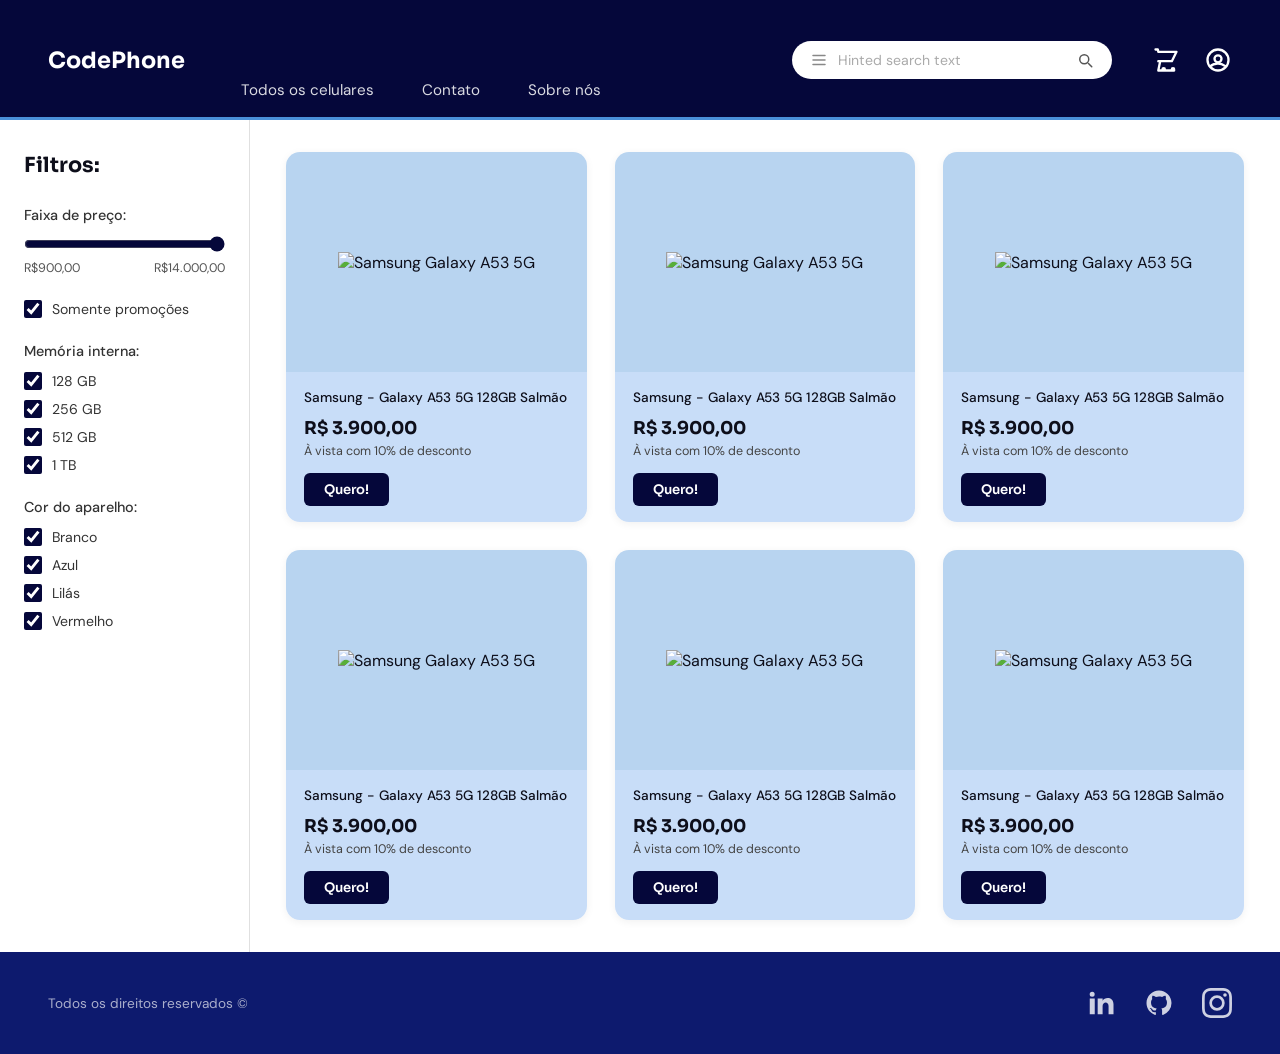
==== busca.html @ e55c3688 "adicionando os arquivos" ====
<!DOCTYPE html>
<html lang="pt-BR">
<head>
  <meta charset="UTF-8" />
  <meta name="viewport" content="width=device-width, initial-scale=1.0"/>
  <title>CodePhone - Busca</title>
  <link href="https://fonts.googleapis.com/css2?family=Sora:wght@300;400;600;700;800&family=DM+Sans:wght@300;400;500&display=swap" rel="stylesheet"/>
  <link rel="stylesheet" href="busca.css"/>
</head>
<body>

  <!-- ══ NAVBAR ══ -->
  <header class="navbar">
    <a href="inicio.html" class="logo">CodePhone</a>

    <nav class="nav-links">
      <a href="gradePorduto.html">Todos os celulares</a>
      <a href="paginaContato.html">Contato</a>
      <a href="sobre.html">Sobre nós</a>
    </nav>

    <!-- Barra de pesquisa -->
    <div class="search-bar">
      <svg xmlns="http://www.w3.org/2000/svg" fill="none" viewBox="0 0 24 24" stroke="#888" stroke-width="2">
        <path stroke-linecap="round" stroke-linejoin="round" d="M4 6h16M4 12h16M4 18h16"/>
      </svg>
      <input type="text" placeholder="Hinted search text"/>
      <button class="search-icon-right" aria-label="Buscar">
        <svg xmlns="http://www.w3.org/2000/svg" fill="none" viewBox="0 0 24 24" stroke="#555" stroke-width="2" width="18" height="18">
          <path stroke-linecap="round" stroke-linejoin="round" d="M21 21l-4.35-4.35M17 11A6 6 0 115 11a6 6 0 0112 0z"/>
        </svg>
      </button>
    </div>

    <!-- Ícones carrinho e perfil -->
    <div class="nav-icons">
      <a href="carrinho.html" aria-label="Carrinho">
        <svg xmlns="http://www.w3.org/2000/svg" fill="none" viewBox="0 0 24 24" stroke="currentColor" stroke-width="2">
          <path stroke-linecap="round" stroke-linejoin="round" d="M3 3h2l.4 2M7 13h10l4-8H5.4M7 13l-1.6 8H19M7 13H5.4M10 21a1 1 0 100-2 1 1 0 000 2zm8 0a1 1 0 100-2 1 1 0 000 2z"/>
        </svg>
      </a>
      <a href="index.html" aria-label="Perfil">
        <svg xmlns="http://www.w3.org/2000/svg" fill="none" viewBox="0 0 24 24" stroke="currentColor" stroke-width="2">
          <path stroke-linecap="round" stroke-linejoin="round" d="M5.121 17.804A8.966 8.966 0 0112 15c2.21 0 4.228.797 5.879 2.108M15 11a3 3 0 11-6 0 3 3 0 016 0zm6 1a9 9 0 11-18 0 9 9 0 0118 0z"/>
        </svg>
      </a>
    </div>
  </header>

  <!-- ══ CONTEÚDO PRINCIPAL ══ -->
  <main class="main-content">

    <!-- Sidebar de filtros -->
    <aside class="filters-sidebar">
      <h2 class="filters-title">Filtros:</h2>

      <!-- Faixa de preço -->
      <div class="filter-group">
        <h3 class="filter-label">Faixa de preço:</h3>
        <input type="range" class="price-range" min="900" max="14000" value="14000"/>
        <div class="price-values">
          <span>R$900,00</span>
          <span>R$14.000,00</span>
        </div>
      </div>

      <!-- Promoções -->
      <div class="filter-group">
        <label class="checkbox-item">
          <input type="checkbox" checked/>
          <span>Somente promoções</span>
        </label>
      </div>

      <!-- Memória interna -->
      <div class="filter-group">
        <h3 class="filter-label">Memória interna:</h3>
        <label class="checkbox-item">
          <input type="checkbox" checked/>
          <span>128 GB</span>
        </label>
        <label class="checkbox-item">
          <input type="checkbox" checked/>
          <span>256 GB</span>
        </label>
        <label class="checkbox-item">
          <input type="checkbox" checked/>
          <span>512 GB</span>
        </label>
        <label class="checkbox-item">
          <input type="checkbox" checked/>
          <span>1 TB</span>
        </label>
      </div>

      <!-- Cor do aparelho -->
      <div class="filter-group">
        <h3 class="filter-label">Cor do aparelho:</h3>
        <label class="checkbox-item">
          <input type="checkbox" checked/>
          <span>Branco</span>
        </label>
        <label class="checkbox-item">
          <input type="checkbox" checked/>
          <span>Azul</span>
        </label>
        <label class="checkbox-item">
          <input type="checkbox" checked/>
          <span>Lilás</span>
        </label>
        <label class="checkbox-item">
          <input type="checkbox" checked/>
          <span>Vermelho</span>
        </label>
      </div>
    </aside>

    <!-- Grid de produtos -->
    <section class="products-grid">

      <!-- Produto 1 -->
      <div class="product-card">
        <div class="product-image">
          <img src="https://d296pbmv9m7g8v.cloudfront.net/Custom/Content/Products/10/56/1056729_celular-samsung-galaxy-a53-5g-128gb-10008262_m6_638010765487205468.webp" alt="Samsung Galaxy A53 5G"/>
        </div>
        <div class="product-info">
          <h4 class="product-name">Samsung - Galaxy A53 5G 128GB Salmão</h4>
          <p class="product-price">R$ 3.900,00</p>
          <p class="product-discount">À vista com 10% de desconto</p>
          <a href="paginaProduto.html" class="btn-quero">Quero!</a>
        </div>
      </div>

      <!-- Produto 2 -->
      <div class="product-card">
        <div class="product-image">
          <img src="https://d296pbmv9m7g8v.cloudfront.net/Custom/Content/Products/10/56/1056729_celular-samsung-galaxy-a53-5g-128gb-10008262_m6_638010765487205468.webp" alt="Samsung Galaxy A53 5G"/>
        </div>
        <div class="product-info">
          <h4 class="product-name">Samsung - Galaxy A53 5G 128GB Salmão</h4>
          <p class="product-price">R$ 3.900,00</p>
          <p class="product-discount">À vista com 10% de desconto</p>
          <a href="paginaProduto.html" class="btn-quero">Quero!</a>
        </div>
      </div>

      <!-- Produto 3 -->
      <div class="product-card">
        <div class="product-image">
          <img src="https://d296pbmv9m7g8v.cloudfront.net/Custom/Content/Products/10/56/1056729_celular-samsung-galaxy-a53-5g-128gb-10008262_m6_638010765487205468.webp" alt="Samsung Galaxy A53 5G"/>
        </div>
        <div class="product-info">
          <h4 class="product-name">Samsung - Galaxy A53 5G 128GB Salmão</h4>
          <p class="product-price">R$ 3.900,00</p>
          <p class="product-discount">À vista com 10% de desconto</p>
          <a href="paginaProduto.html" class="btn-quero">Quero!</a>
        </div>
      </div>

      <!-- Produto 4 -->
      <div class="product-card">
        <div class="product-image">
          <img src="https://d296pbmv9m7g8v.cloudfront.net/Custom/Content/Products/10/56/1056729_celular-samsung-galaxy-a53-5g-128gb-10008262_m6_638010765487205468.webp" alt="Samsung Galaxy A53 5G"/>
        </div>
        <div class="product-info">
          <h4 class="product-name">Samsung - Galaxy A53 5G 128GB Salmão</h4>
          <p class="product-price">R$ 3.900,00</p>
          <p class="product-discount">À vista com 10% de desconto</p>
          <a href="paginaProduto.html" class="btn-quero">Quero!</a>
        </div>
      </div>

      <!-- Produto 5 -->
      <div class="product-card">
        <div class="product-image">
          <img src="https://d296pbmv9m7g8v.cloudfront.net/Custom/Content/Products/10/56/1056729_celular-samsung-galaxy-a53-5g-128gb-10008262_m6_638010765487205468.webp" alt="Samsung Galaxy A53 5G"/>
        </div>
        <div class="product-info">
          <h4 class="product-name">Samsung - Galaxy A53 5G 128GB Salmão</h4>
          <p class="product-price">R$ 3.900,00</p>
          <p class="product-discount">À vista com 10% de desconto</p>
          <a href="paginaProduto.html" class="btn-quero">Quero!</a>
        </div>
      </div>

      <!-- Produto 6 -->
      <div class="product-card">
        <div class="product-image">
          <img src="https://d296pbmv9m7g8v.cloudfront.net/Custom/Content/Products/10/56/1056729_celular-samsung-galaxy-a53-5g-128gb-10008262_m6_638010765487205468.webp" alt="Samsung Galaxy A53 5G"/>
        </div>
        <div class="product-info">
          <h4 class="product-name">Samsung - Galaxy A53 5G 128GB Salmão</h4>
          <p class="product-price">R$ 3.900,00</p>
          <p class="product-discount">À vista com 10% de desconto</p>
          <a href="paginaProduto.html" class="btn-quero">Quero!</a>
        </div>
      </div>

    </section>
  </main>

  <!-- ══ FOOTER ══ -->
  <footer class="footer">
    <span class="footer-copy">Todos os direitos reservados ©</span>

    <div class="footer-icons">
      <!-- LinkedIn -->
      <a href="#" aria-label="LinkedIn">
        <svg xmlns="http://www.w3.org/2000/svg" viewBox="0 0 24 24" fill="currentColor">
          <path d="M6.94 5a2 2 0 11-4 0 2 2 0 014 0zM7 8.48H3V21h4V8.48zm6.32 0H9.34V21h3.94v-6.57c0-3.66 4.77-4 4.77 0V21H22v-7.93c0-6.17-7.06-5.94-8.72-2.91l.04-1.68z"/>
        </svg>
      </a>

      <!-- GitHub -->
      <a href="#" aria-label="GitHub">
        <svg xmlns="http://www.w3.org/2000/svg" viewBox="0 0 24 24" fill="currentColor">
          <path d="M12 2C6.477 2 2 6.484 2 12.017c0 4.425 2.865 8.18 6.839 9.504.5.092.682-.217.682-.483 0-.237-.008-.868-.013-1.703-2.782.605-3.369-1.343-3.369-1.343-.454-1.158-1.11-1.466-1.11-1.466-.908-.62.069-.608.069-.608 1.003.07 1.531 1.032 1.531 1.032.892 1.53 2.341 1.088 2.91.832.092-.647.35-1.088.636-1.338-2.22-.253-4.555-1.113-4.555-4.951 0-1.093.39-1.988 1.029-2.688-.103-.253-.446-1.272.098-2.65 0 0 .84-.27 2.75 1.026A9.564 9.564 0 0112 6.844c.85.004 1.705.115 2.504.337 1.909-1.296 2.747-1.027 2.747-1.027.546 1.379.202 2.398.1 2.651.64.7 1.028 1.595 1.028 2.688 0 3.848-2.339 4.695-4.566 4.943.359.309.678.92.678 1.855 0 1.338-.012 2.419-.012 2.747 0 .268.18.58.688.482A10.019 10.019 0 0022 12.017C22 6.484 17.522 2 12 2z"/>
        </svg>
      </a>

      <!-- Instagram -->
      <a href="#" aria-label="Instagram">
        <svg xmlns="http://www.w3.org/2000/svg" viewBox="0 0 24 24" fill="currentColor">
          <path d="M12 2.163c3.204 0 3.584.012 4.85.07 3.252.148 4.771 1.691 4.919 4.919.058 1.265.069 1.645.069 4.849 0 3.205-.012 3.584-.069 4.849-.149 3.225-1.664 4.771-4.919 4.919-1.266.058-1.644.07-4.85.07-3.204 0-3.584-.012-4.849-.07-3.26-.149-4.771-1.699-4.919-4.92-.058-1.265-.07-1.644-.07-4.849 0-3.204.013-3.583.07-4.849.149-3.227 1.664-4.771 4.919-4.919 1.266-.057 1.645-.069 4.849-.069zM12 0C8.741 0 8.333.014 7.053.072 2.695.272.273 2.69.073 7.052.014 8.333 0 8.741 0 12c0 3.259.014 3.668.072 4.948.2 4.358 2.618 6.78 6.98 6.98C8.333 23.986 8.741 24 12 24c3.259 0 3.668-.014 4.948-.072 4.354-.2 6.782-2.618 6.979-6.98.059-1.28.073-1.689.073-4.948 0-3.259-.014-3.667-.072-4.947-.196-4.354-2.617-6.78-6.979-6.98C15.668.014 15.259 0 12 0zm0 5.838a6.162 6.162 0 100 12.324 6.162 6.162 0 000-12.324zM12 16a4 4 0 110-8 4 4 0 010 8zm6.406-11.845a1.44 1.44 0 100 2.881 1.44 1.44 0 000-2.881z"/>
        </svg>
      </a>
    </div>
  </footer>

</body>
</html>
---- busca.css ----
*, *::before, *::after {
  box-sizing: border-box;
  margin: 0;
  padding: 0;
}

body {
  font-family: 'DM Sans', sans-serif;
  background: #ffffff;
  color: #0d0e1a;
  min-height: 100vh;
  display: flex;
  flex-direction: column;
}

/* ══════════════════════════════
   NAVBAR
══════════════════════════════ */
.navbar {
  background: #05073a;
  padding: 0 48px;
  display: flex;
  align-items: center;
  gap: 40px;
  height: 120px;
  position: relative;
  flex-shrink: 0;
}

.navbar::after {
  content: '';
  position: absolute;
  bottom: 0;
  left: 0;
  right: 0;
  height: 3px;
  background: #4a90d9;
}

.logo {
  font-family: 'Sora', sans-serif;
  font-size: 1.4rem;
  font-weight: 700;
  color: #ffffff;
  text-decoration: none;
  white-space: nowrap;
  margin-right: 16px;
}

.nav-links {
  display: flex;
  align-items: flex-end;
  gap: 48px;
  flex: 1;
  align-self: flex-end;
  padding-bottom: 20px;
}

.nav-links a {
  font-family: 'DM Sans', sans-serif;
  font-size: 0.95rem;
  color: rgba(255,255,255,0.85);
  text-decoration: none;
  transition: color 0.2s;
  white-space: nowrap;
}

.nav-links a:hover {
  color: #ffffff;
}

.search-bar {
  display: flex;
  align-items: center;
  background: #ffffff;
  border-radius: 999px;
  padding: 10px 18px;
  gap: 10px;
  width: 320px;
  flex-shrink: 0;
}

.search-bar svg {
  color: #888;
  width: 18px;
  height: 18px;
  flex-shrink: 0;
}

.search-bar input {
  border: none;
  outline: none;
  font-family: 'DM Sans', sans-serif;
  font-size: 0.88rem;
  color: #333;
  width: 100%;
  background: transparent;
}

.search-bar input::placeholder {
  color: #aaa;
}

.search-icon-right {
  background: none;
  border: none;
  cursor: pointer;
  color: #555;
  display: flex;
  align-items: center;
}

.nav-icons {
  display: flex;
  align-items: center;
  gap: 24px;
  flex-shrink: 0;
}

.nav-icons a {
  color: #ffffff;
  display: flex;
  align-items: center;
  text-decoration: none;
  transition: opacity 0.2s;
}

.nav-icons a:hover {
  opacity: 0.75;
}

.nav-icons svg {
  width: 28px;
  height: 28px;
}

/* ══════════════════════════════
   CONTEÚDO PRINCIPAL
══════════════════════════════ */
.main-content {
  display: flex;
  flex: 1;
  min-height: 0;
}

/* ══════════════════════════════
   SIDEBAR DE FILTROS
══════════════════════════════ */
.filters-sidebar {
  width: 250px;
  flex-shrink: 0;
  padding: 32px 24px;
  border-right: 1px solid #e0e0e0;
  background: #ffffff;
  overflow-y: auto;
}

.filters-title {
  font-family: 'Sora', sans-serif;
  font-size: 1.3rem;
  font-weight: 700;
  color: #0d0e1a;
  margin-bottom: 28px;
}

.filter-group {
  margin-bottom: 24px;
}

.filter-label {
  font-family: 'DM Sans', sans-serif;
  font-size: 0.9rem;
  font-weight: 500;
  color: #333;
  margin-bottom: 12px;
}

/* Range slider */
.price-range {
  width: 100%;
  margin-bottom: 8px;
  accent-color: #05073a;
}

.price-values {
  display: flex;
  justify-content: space-between;
  font-size: 0.78rem;
  color: #555;
}

/* Checkboxes */
.checkbox-item {
  display: flex;
  align-items: center;
  gap: 10px;
  margin-bottom: 10px;
  font-size: 0.88rem;
  color: #333;
  cursor: pointer;
}

.checkbox-item input[type="checkbox"] {
  width: 18px;
  height: 18px;
  accent-color: #05073a;
  cursor: pointer;
}

/* ══════════════════════════════
   GRID DE PRODUTOS
══════════════════════════════ */
.products-grid {
  flex: 1;
  display: grid;
  grid-template-columns: repeat(3, 1fr);
  gap: 28px;
  padding: 32px 36px;
  align-content: start;
  overflow-y: auto;
}

.product-card {
  background: #ffffff;
  border-radius: 14px;
  overflow: hidden;
  box-shadow: 0 2px 8px rgba(0,0,0,0.06);
  transition: transform 0.2s, box-shadow 0.2s;
}

.product-card:hover {
  transform: translateY(-3px);
  box-shadow: 0 6px 20px rgba(0,0,0,0.1);
}

.product-image {
  background: #b8d4f0;
  display: flex;
  align-items: center;
  justify-content: center;
  padding: 20px;
  height: 220px;
}

.product-image img {
  max-height: 100%;
  max-width: 100%;
  object-fit: contain;
}

.product-info {
  background: #c8ddf8;
  padding: 16px 18px;
}

.product-name {
  font-family: 'DM Sans', sans-serif;
  font-size: 0.85rem;
  font-weight: 500;
  color: #0d0e1a;
  margin-bottom: 10px;
  line-height: 1.4;
}

.product-price {
  font-family: 'Sora', sans-serif;
  font-size: 1.1rem;
  font-weight: 700;
  color: #0d0e1a;
  margin-bottom: 4px;
}

.product-discount {
  font-size: 0.78rem;
  color: #444;
  margin-bottom: 14px;
}

.btn-quero {
  background: #05073a;
  color: #ffffff;
  border: none;
  border-radius: 6px;
  padding: 8px 20px;
  font-family: 'Sora', sans-serif;
  font-size: 0.82rem;
  font-weight: 600;
  cursor: pointer;
  transition: background 0.2s, transform 0.15s;
  text-decoration: none;
  display: inline-block;
}

.btn-quero:hover {
  background: #1a2580;
  transform: translateY(-1px);
}

.btn-quero:active {
  transform: translateY(0);
}

/* ══════════════════════════════
   FOOTER
══════════════════════════════ */
.footer {
  background: #0d1a6e;
  padding: 36px 48px;
  display: flex;
  align-items: center;
  justify-content: space-between;
  flex-wrap: wrap;
  gap: 20px;
  flex-shrink: 0;
}

.footer-copy {
  font-family: 'DM Sans', sans-serif;
  font-size: 0.85rem;
  color: rgba(255,255,255,0.65);
}

.footer-icons {
  display: flex;
  gap: 28px;
  align-items: center;
}

.footer-icons a {
  color: rgba(255,255,255,0.8);
  text-decoration: none;
  display: flex;
  align-items: center;
  transition: color 0.2s;
}

.footer-icons a:hover {
  color: #ffffff;
}

.footer-icons svg {
  width: 30px;
  height: 30px;
}

/* ══════════════════════════════
   RESPONSIVO
══════════════════════════════ */
@media (max-width: 1024px) {
  .products-grid {
    grid-template-columns: repeat(2, 1fr);
    gap: 20px;
    padding: 24px 20px;
  }
}

@media (max-width: 768px) {
  .navbar {
    flex-wrap: wrap;
    height: auto;
    padding: 20px 24px;
    gap: 16px;
  }

  .nav-links {
    order: 3;
    width: 100%;
    gap: 24px;
    padding-bottom: 0;
    flex-wrap: wrap;
  }

  .search-bar { width: 100%; order: 2; }
  .nav-icons { order: 1; margin-left: auto; }

  .main-content {
    flex-direction: column;
  }

  .filters-sidebar {
    width: 100%;
    border-right: none;
    border-bottom: 1px solid #e0e0e0;
    padding: 24px 20px;
  }

  .products-grid {
    grid-template-columns: repeat(2, 1fr);
    gap: 16px;
    padding: 20px 16px;
  }

  .footer {
    flex-direction: column;
    align-items: flex-start;
    padding: 28px 24px;
  }
}

@media (max-width: 480px) {
  .products-grid {
    grid-template-columns: 1fr;
  }
}
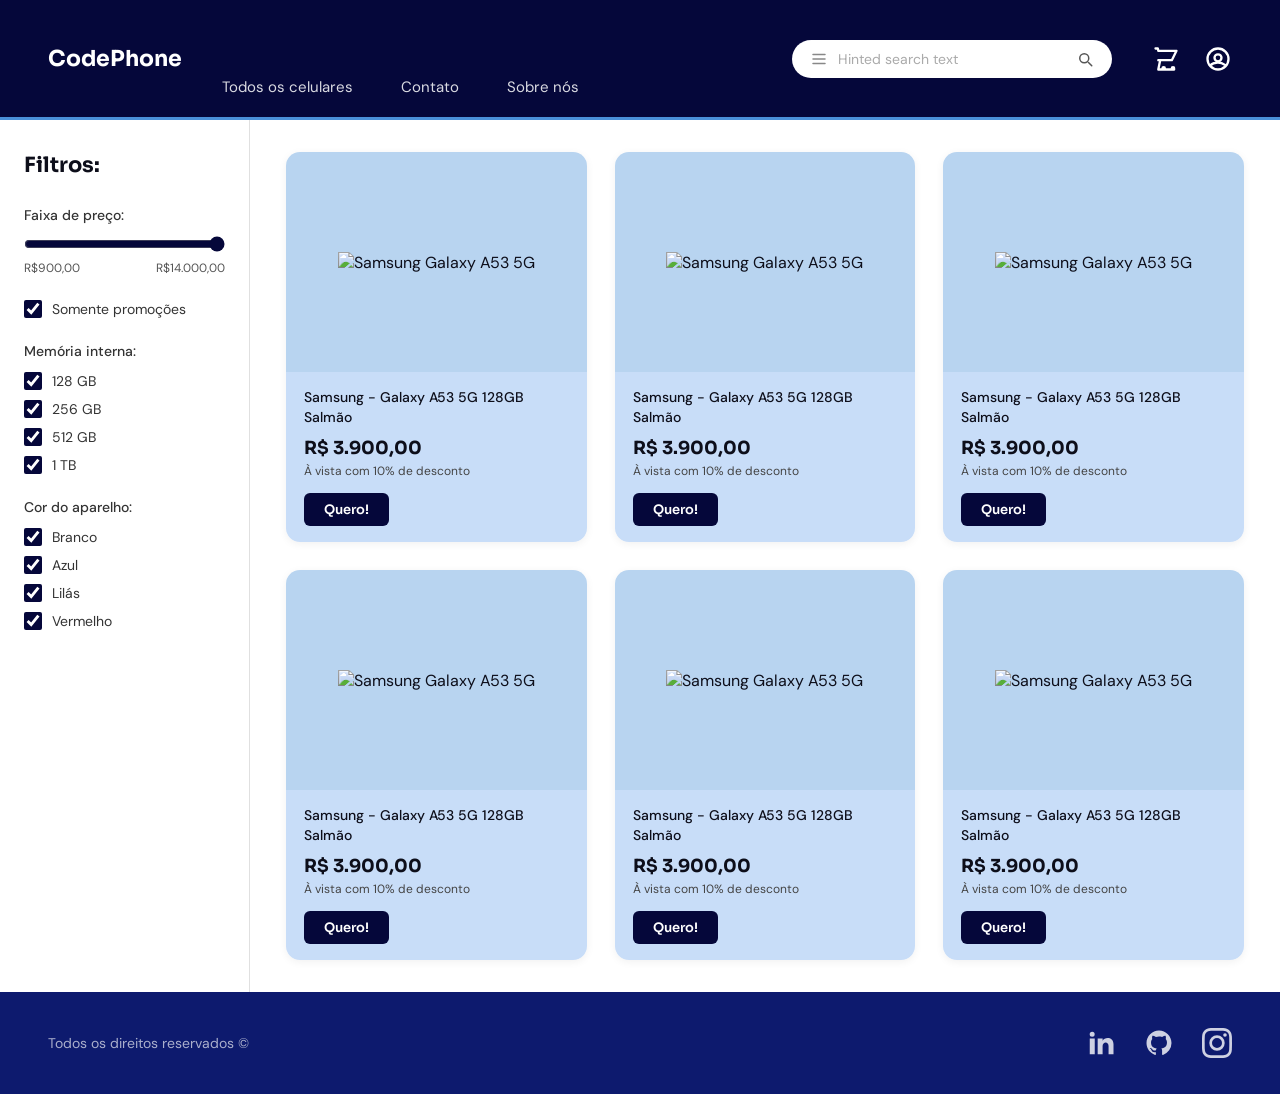
==== commit a89ddbe8: "correções" ====
--- a/busca.html
+++ b/busca.html
@@ -9,31 +9,28 @@
 </head>
 <body>
 
-  <!-- ══ NAVBAR ══ -->
-  <header class="navbar">
+  <header class="cabecalho">
     <a href="inicio.html" class="logo">CodePhone</a>
 
-    <nav class="nav-links">
+    <nav class="menu-links">
       <a href="gradePorduto.html">Todos os celulares</a>
       <a href="paginaContato.html">Contato</a>
       <a href="sobre.html">Sobre nós</a>
     </nav>
 
-    <!-- Barra de pesquisa -->
-    <div class="search-bar">
+    <div class="barra-pesquisa">
       <svg xmlns="http://www.w3.org/2000/svg" fill="none" viewBox="0 0 24 24" stroke="#888" stroke-width="2">
         <path stroke-linecap="round" stroke-linejoin="round" d="M4 6h16M4 12h16M4 18h16"/>
       </svg>
       <input type="text" placeholder="Hinted search text"/>
-      <button class="search-icon-right" aria-label="Buscar">
+      <button class="icone-busca" aria-label="Buscar">
         <svg xmlns="http://www.w3.org/2000/svg" fill="none" viewBox="0 0 24 24" stroke="#555" stroke-width="2" width="18" height="18">
           <path stroke-linecap="round" stroke-linejoin="round" d="M21 21l-4.35-4.35M17 11A6 6 0 115 11a6 6 0 0112 0z"/>
         </svg>
       </button>
     </div>
 
-    <!-- Ícones carrinho e perfil -->
-    <div class="nav-icons">
+    <div class="icones-nav">
       <a href="carrinho.html" aria-label="Carrinho">
         <svg xmlns="http://www.w3.org/2000/svg" fill="none" viewBox="0 0 24 24" stroke="currentColor" stroke-width="2">
           <path stroke-linecap="round" stroke-linejoin="round" d="M3 3h2l.4 2M7 13h10l4-8H5.4M7 13l-1.6 8H19M7 13H5.4M10 21a1 1 0 100-2 1 1 0 000 2zm8 0a1 1 0 100-2 1 1 0 000 2z"/>
@@ -47,178 +44,155 @@
     </div>
   </header>
 
-  <!-- ══ CONTEÚDO PRINCIPAL ══ -->
-  <main class="main-content">
-
-    <!-- Sidebar de filtros -->
-    <aside class="filters-sidebar">
-      <h2 class="filters-title">Filtros:</h2>
-
-      <!-- Faixa de preço -->
-      <div class="filter-group">
-        <h3 class="filter-label">Faixa de preço:</h3>
-        <input type="range" class="price-range" min="900" max="14000" value="14000"/>
-        <div class="price-values">
+  <main class="conteudo-principal">
+    <aside class="barra-filtros">
+      <h2 class="titulo-filtros">Filtros:</h2>
+
+      <div class="grupo-filtro">
+        <h3 class="label-filtro">Faixa de preço:</h3>
+        <input type="range" class="faixa-preco" min="900" max="14000" value="14000"/>
+        <div class="valores-preco">
           <span>R$900,00</span>
           <span>R$14.000,00</span>
         </div>
       </div>
 
-      <!-- Promoções -->
-      <div class="filter-group">
-        <label class="checkbox-item">
+      <div class="grupo-filtro">
+        <label class="item-checkbox">
           <input type="checkbox" checked/>
           <span>Somente promoções</span>
         </label>
       </div>
 
-      <!-- Memória interna -->
-      <div class="filter-group">
-        <h3 class="filter-label">Memória interna:</h3>
-        <label class="checkbox-item">
+      <div class="grupo-filtro">
+        <h3 class="label-filtro">Memória interna:</h3>
+        <label class="item-checkbox">
           <input type="checkbox" checked/>
           <span>128 GB</span>
         </label>
-        <label class="checkbox-item">
+        <label class="item-checkbox">
           <input type="checkbox" checked/>
           <span>256 GB</span>
         </label>
-        <label class="checkbox-item">
+        <label class="item-checkbox">
           <input type="checkbox" checked/>
           <span>512 GB</span>
         </label>
-        <label class="checkbox-item">
+        <label class="item-checkbox">
           <input type="checkbox" checked/>
           <span>1 TB</span>
         </label>
       </div>
 
-      <!-- Cor do aparelho -->
-      <div class="filter-group">
-        <h3 class="filter-label">Cor do aparelho:</h3>
-        <label class="checkbox-item">
+      <div class="grupo-filtro">
+        <h3 class="label-filtro">Cor do aparelho:</h3>
+        <label class="item-checkbox">
           <input type="checkbox" checked/>
           <span>Branco</span>
         </label>
-        <label class="checkbox-item">
+        <label class="item-checkbox">
           <input type="checkbox" checked/>
           <span>Azul</span>
         </label>
-        <label class="checkbox-item">
+        <label class="item-checkbox">
           <input type="checkbox" checked/>
           <span>Lilás</span>
         </label>
-        <label class="checkbox-item">
+        <label class="item-checkbox">
           <input type="checkbox" checked/>
           <span>Vermelho</span>
         </label>
       </div>
     </aside>
 
-    <!-- Grid de produtos -->
-    <section class="products-grid">
-
-      <!-- Produto 1 -->
-      <div class="product-card">
-        <div class="product-image">
-          <img src="https://d296pbmv9m7g8v.cloudfront.net/Custom/Content/Products/10/56/1056729_celular-samsung-galaxy-a53-5g-128gb-10008262_m6_638010765487205468.webp" alt="Samsung Galaxy A53 5G"/>
-        </div>
-        <div class="product-info">
-          <h4 class="product-name">Samsung - Galaxy A53 5G 128GB Salmão</h4>
-          <p class="product-price">R$ 3.900,00</p>
-          <p class="product-discount">À vista com 10% de desconto</p>
-          <a href="paginaProduto.html" class="btn-quero">Quero!</a>
-        </div>
-      </div>
-
-      <!-- Produto 2 -->
-      <div class="product-card">
-        <div class="product-image">
-          <img src="https://d296pbmv9m7g8v.cloudfront.net/Custom/Content/Products/10/56/1056729_celular-samsung-galaxy-a53-5g-128gb-10008262_m6_638010765487205468.webp" alt="Samsung Galaxy A53 5G"/>
-        </div>
-        <div class="product-info">
-          <h4 class="product-name">Samsung - Galaxy A53 5G 128GB Salmão</h4>
-          <p class="product-price">R$ 3.900,00</p>
-          <p class="product-discount">À vista com 10% de desconto</p>
-          <a href="paginaProduto.html" class="btn-quero">Quero!</a>
-        </div>
-      </div>
-
-      <!-- Produto 3 -->
-      <div class="product-card">
-        <div class="product-image">
-          <img src="https://d296pbmv9m7g8v.cloudfront.net/Custom/Content/Products/10/56/1056729_celular-samsung-galaxy-a53-5g-128gb-10008262_m6_638010765487205468.webp" alt="Samsung Galaxy A53 5G"/>
-        </div>
-        <div class="product-info">
-          <h4 class="product-name">Samsung - Galaxy A53 5G 128GB Salmão</h4>
-          <p class="product-price">R$ 3.900,00</p>
-          <p class="product-discount">À vista com 10% de desconto</p>
-          <a href="paginaProduto.html" class="btn-quero">Quero!</a>
-        </div>
-      </div>
-
-      <!-- Produto 4 -->
-      <div class="product-card">
-        <div class="product-image">
-          <img src="https://d296pbmv9m7g8v.cloudfront.net/Custom/Content/Products/10/56/1056729_celular-samsung-galaxy-a53-5g-128gb-10008262_m6_638010765487205468.webp" alt="Samsung Galaxy A53 5G"/>
-        </div>
-        <div class="product-info">
-          <h4 class="product-name">Samsung - Galaxy A53 5G 128GB Salmão</h4>
-          <p class="product-price">R$ 3.900,00</p>
-          <p class="product-discount">À vista com 10% de desconto</p>
-          <a href="paginaProduto.html" class="btn-quero">Quero!</a>
-        </div>
-      </div>
-
-      <!-- Produto 5 -->
-      <div class="product-card">
-        <div class="product-image">
-          <img src="https://d296pbmv9m7g8v.cloudfront.net/Custom/Content/Products/10/56/1056729_celular-samsung-galaxy-a53-5g-128gb-10008262_m6_638010765487205468.webp" alt="Samsung Galaxy A53 5G"/>
-        </div>
-        <div class="product-info">
-          <h4 class="product-name">Samsung - Galaxy A53 5G 128GB Salmão</h4>
-          <p class="product-price">R$ 3.900,00</p>
-          <p class="product-discount">À vista com 10% de desconto</p>
-          <a href="paginaProduto.html" class="btn-quero">Quero!</a>
-        </div>
-      </div>
-
-      <!-- Produto 6 -->
-      <div class="product-card">
-        <div class="product-image">
-          <img src="https://d296pbmv9m7g8v.cloudfront.net/Custom/Content/Products/10/56/1056729_celular-samsung-galaxy-a53-5g-128gb-10008262_m6_638010765487205468.webp" alt="Samsung Galaxy A53 5G"/>
-        </div>
-        <div class="product-info">
-          <h4 class="product-name">Samsung - Galaxy A53 5G 128GB Salmão</h4>
-          <p class="product-price">R$ 3.900,00</p>
-          <p class="product-discount">À vista com 10% de desconto</p>
-          <a href="paginaProduto.html" class="btn-quero">Quero!</a>
-        </div>
-      </div>
-
+    <section class="grade-produtos">
+      <div class="card-produto">
+        <div class="imagem-produto">
+          <img src="https://d296pbmv9m7g8v.cloudfront.net/Custom/Content/Products/10/56/1056729_celular-samsung-galaxy-a53-5g-128gb-10008262_m6_638010765487205468.webp" alt="Samsung Galaxy A53 5G"/>
+        </div>
+        <div class="info-produto">
+          <h4 class="nome-produto">Samsung - Galaxy A53 5G 128GB Salmão</h4>
+          <p class="preco-produto">R$ 3.900,00</p>
+          <p class="desconto-produto">À vista com 10% de desconto</p>
+          <a href="paginaProduto.html" class="botao-quero">Quero!</a>
+        </div>
+      </div>
+
+      <div class="card-produto">
+        <div class="imagem-produto">
+          <img src="https://d296pbmv9m7g8v.cloudfront.net/Custom/Content/Products/10/56/1056729_celular-samsung-galaxy-a53-5g-128gb-10008262_m6_638010765487205468.webp" alt="Samsung Galaxy A53 5G"/>
+        </div>
+        <div class="info-produto">
+          <h4 class="nome-produto">Samsung - Galaxy A53 5G 128GB Salmão</h4>
+          <p class="preco-produto">R$ 3.900,00</p>
+          <p class="desconto-produto">À vista com 10% de desconto</p>
+          <a href="paginaProduto.html" class="botao-quero">Quero!</a>
+        </div>
+      </div>
+
+      <div class="card-produto">
+        <div class="imagem-produto">
+          <img src="https://d296pbmv9m7g8v.cloudfront.net/Custom/Content/Products/10/56/1056729_celular-samsung-galaxy-a53-5g-128gb-10008262_m6_638010765487205468.webp" alt="Samsung Galaxy A53 5G"/>
+        </div>
+        <div class="info-produto">
+          <h4 class="nome-produto">Samsung - Galaxy A53 5G 128GB Salmão</h4>
+          <p class="preco-produto">R$ 3.900,00</p>
+          <p class="desconto-produto">À vista com 10% de desconto</p>
+          <a href="paginaProduto.html" class="botao-quero">Quero!</a>
+        </div>
+      </div>
+
+      <div class="card-produto">
+        <div class="imagem-produto">
+          <img src="https://d296pbmv9m7g8v.cloudfront.net/Custom/Content/Products/10/56/1056729_celular-samsung-galaxy-a53-5g-128gb-10008262_m6_638010765487205468.webp" alt="Samsung Galaxy A53 5G"/>
+        </div>
+        <div class="info-produto">
+          <h4 class="nome-produto">Samsung - Galaxy A53 5G 128GB Salmão</h4>
+          <p class="preco-produto">R$ 3.900,00</p>
+          <p class="desconto-produto">À vista com 10% de desconto</p>
+          <a href="paginaProduto.html" class="botao-quero">Quero!</a>
+        </div>
+      </div>
+
+      <div class="card-produto">
+        <div class="imagem-produto">
+          <img src="https://d296pbmv9m7g8v.cloudfront.net/Custom/Content/Products/10/56/1056729_celular-samsung-galaxy-a53-5g-128gb-10008262_m6_638010765487205468.webp" alt="Samsung Galaxy A53 5G"/>
+        </div>
+        <div class="info-produto">
+          <h4 class="nome-produto">Samsung - Galaxy A53 5G 128GB Salmão</h4>
+          <p class="preco-produto">R$ 3.900,00</p>
+          <p class="desconto-produto">À vista com 10% de desconto</p>
+          <a href="paginaProduto.html" class="botao-quero">Quero!</a>
+        </div>
+      </div>
+
+      <div class="card-produto">
+        <div class="imagem-produto">
+          <img src="https://d296pbmv9m7g8v.cloudfront.net/Custom/Content/Products/10/56/1056729_celular-samsung-galaxy-a53-5g-128gb-10008262_m6_638010765487205468.webp" alt="Samsung Galaxy A53 5G"/>
+        </div>
+        <div class="info-produto">
+          <h4 class="nome-produto">Samsung - Galaxy A53 5G 128GB Salmão</h4>
+          <p class="preco-produto">R$ 3.900,00</p>
+          <p class="desconto-produto">À vista com 10% de desconto</p>
+          <a href="paginaProduto.html" class="botao-quero">Quero!</a>
+        </div>
+      </div>
     </section>
   </main>
 
-  <!-- ══ FOOTER ══ -->
-  <footer class="footer">
-    <span class="footer-copy">Todos os direitos reservados ©</span>
-
-    <div class="footer-icons">
-      <!-- LinkedIn -->
+  <footer class="rodape">
+    <span class="rodape-texto">Todos os direitos reservados ©</span>
+    <div class="rodape-icones">
       <a href="#" aria-label="LinkedIn">
         <svg xmlns="http://www.w3.org/2000/svg" viewBox="0 0 24 24" fill="currentColor">
           <path d="M6.94 5a2 2 0 11-4 0 2 2 0 014 0zM7 8.48H3V21h4V8.48zm6.32 0H9.34V21h3.94v-6.57c0-3.66 4.77-4 4.77 0V21H22v-7.93c0-6.17-7.06-5.94-8.72-2.91l.04-1.68z"/>
         </svg>
       </a>
-
-      <!-- GitHub -->
       <a href="#" aria-label="GitHub">
         <svg xmlns="http://www.w3.org/2000/svg" viewBox="0 0 24 24" fill="currentColor">
           <path d="M12 2C6.477 2 2 6.484 2 12.017c0 4.425 2.865 8.18 6.839 9.504.5.092.682-.217.682-.483 0-.237-.008-.868-.013-1.703-2.782.605-3.369-1.343-3.369-1.343-.454-1.158-1.11-1.466-1.11-1.466-.908-.62.069-.608.069-.608 1.003.07 1.531 1.032 1.531 1.032.892 1.53 2.341 1.088 2.91.832.092-.647.35-1.088.636-1.338-2.22-.253-4.555-1.113-4.555-4.951 0-1.093.39-1.988 1.029-2.688-.103-.253-.446-1.272.098-2.65 0 0 .84-.27 2.75 1.026A9.564 9.564 0 0112 6.844c.85.004 1.705.115 2.504.337 1.909-1.296 2.747-1.027 2.747-1.027.546 1.379.202 2.398.1 2.651.64.7 1.028 1.595 1.028 2.688 0 3.848-2.339 4.695-4.566 4.943.359.309.678.92.678 1.855 0 1.338-.012 2.419-.012 2.747 0 .268.18.58.688.482A10.019 10.019 0 0022 12.017C22 6.484 17.522 2 12 2z"/>
         </svg>
       </a>
-
-      <!-- Instagram -->
       <a href="#" aria-label="Instagram">
         <svg xmlns="http://www.w3.org/2000/svg" viewBox="0 0 24 24" fill="currentColor">
           <path d="M12 2.163c3.204 0 3.584.012 4.85.07 3.252.148 4.771 1.691 4.919 4.919.058 1.265.069 1.645.069 4.849 0 3.205-.012 3.584-.069 4.849-.149 3.225-1.664 4.771-4.919 4.919-1.266.058-1.644.07-4.85.07-3.204 0-3.584-.012-4.849-.07-3.26-.149-4.771-1.699-4.919-4.92-.058-1.265-.07-1.644-.07-4.849 0-3.204.013-3.583.07-4.849.149-3.227 1.664-4.771 4.919-4.919 1.266-.057 1.645-.069 4.849-.069zM12 0C8.741 0 8.333.014 7.053.072 2.695.272.273 2.69.073 7.052.014 8.333 0 8.741 0 12c0 3.259.014 3.668.072 4.948.2 4.358 2.618 6.78 6.98 6.98C8.333 23.986 8.741 24 12 24c3.259 0 3.668-.014 4.948-.072 4.354-.2 6.782-2.618 6.979-6.98.059-1.28.073-1.689.073-4.948 0-3.259-.014-3.667-.072-4.947-.196-4.354-2.617-6.78-6.979-6.98C15.668.014 15.259 0 12 0zm0 5.838a6.162 6.162 0 100 12.324 6.162 6.162 0 000-12.324zM12 16a4 4 0 110-8 4 4 0 010 8zm6.406-11.845a1.44 1.44 0 100 2.881 1.44 1.44 0 000-2.881z"/>
--- a/busca.css
+++ b/busca.css
@@ -1,75 +1,57 @@
-*, *::before, *::after {
-  box-sizing: border-box;
-  margin: 0;
-  padding: 0;
-}
+* { box-sizing: border-box; margin: 0; padding: 0; }
 
 body {
   font-family: 'DM Sans', sans-serif;
   background: #ffffff;
   color: #0d0e1a;
   min-height: 100vh;
-  display: flex;
-  flex-direction: column;
-}
-
-/* ══════════════════════════════
-   NAVBAR
-══════════════════════════════ */
-.navbar {
+  display: grid;
+  grid-template-rows: auto 1fr auto;
+}
+
+.cabecalho {
   background: #05073a;
   padding: 0 48px;
-  display: flex;
+  display: grid;
+  grid-template-columns: auto 1fr auto auto;
   align-items: center;
   gap: 40px;
   height: 120px;
   position: relative;
-  flex-shrink: 0;
-}
-
-.navbar::after {
-  content: '';
-  position: absolute;
-  bottom: 0;
-  left: 0;
-  right: 0;
-  height: 3px;
-  background: #4a90d9;
+  border-bottom: 3px solid #4a90d9;
 }
 
 .logo {
   font-family: 'Sora', sans-serif;
-  font-size: 1.4rem;
+  font-size: 22px;
   font-weight: 700;
   color: #ffffff;
   text-decoration: none;
   white-space: nowrap;
-  margin-right: 16px;
-}
-
-.nav-links {
+}
+
+.menu-links {
   display: flex;
   align-items: flex-end;
   gap: 48px;
-  flex: 1;
   align-self: flex-end;
   padding-bottom: 20px;
 }
 
-.nav-links a {
-  font-family: 'DM Sans', sans-serif;
-  font-size: 0.95rem;
+.menu-links a {
+  font-family: 'DM Sans', sans-serif;
+  font-size: 15px;
   color: rgba(255,255,255,0.85);
   text-decoration: none;
   transition: color 0.2s;
   white-space: nowrap;
 }
 
-.nav-links a:hover {
-  color: #ffffff;
-}
-
-.search-bar {
+.menu-links a:hover {
+  color: #ffffff;
+}
+
+.barra-pesquisa {
   display: flex;
   align-items: center;
   background: #ffffff;
@@ -77,31 +59,30 @@
   padding: 10px 18px;
   gap: 10px;
   width: 320px;
-  flex-shrink: 0;
-}
-
-.search-bar svg {
+}
+
+.barra-pesquisa svg {
   color: #888;
   width: 18px;
   height: 18px;
   flex-shrink: 0;
 }
 
-.search-bar input {
+.barra-pesquisa input {
   border: none;
   outline: none;
   font-family: 'DM Sans', sans-serif;
-  font-size: 0.88rem;
+  font-size: 14px;
   color: #333;
   width: 100%;
   background: transparent;
 }
 
-.search-bar input::placeholder {
+.barra-pesquisa input::placeholder {
   color: #aaa;
 }
 
-.search-icon-right {
+.icone-busca {
   background: none;
   border: none;
   cursor: pointer;
@@ -110,14 +91,13 @@
   align-items: center;
 }
 
-.nav-icons {
+.icones-nav {
   display: flex;
   align-items: center;
   gap: 24px;
-  flex-shrink: 0;
-}
-
-.nav-icons a {
+}
+
+.icones-nav a {
   color: #ffffff;
   display: flex;
   align-items: center;
@@ -125,93 +105,79 @@
   transition: opacity 0.2s;
 }
 
-.nav-icons a:hover {
+.icones-nav a:hover {
   opacity: 0.75;
 }
 
-.nav-icons svg {
+.icones-nav svg {
   width: 28px;
   height: 28px;
 }
 
-/* ══════════════════════════════
-   CONTEÚDO PRINCIPAL
-══════════════════════════════ */
-.main-content {
-  display: flex;
-  flex: 1;
+.conteudo-principal {
+  display: grid;
+  grid-template-columns: 250px 1fr;
   min-height: 0;
 }
 
-/* ══════════════════════════════
-   SIDEBAR DE FILTROS
-══════════════════════════════ */
-.filters-sidebar {
-  width: 250px;
-  flex-shrink: 0;
+.barra-filtros {
   padding: 32px 24px;
   border-right: 1px solid #e0e0e0;
   background: #ffffff;
   overflow-y: auto;
 }
 
-.filters-title {
+.titulo-filtros {
   font-family: 'Sora', sans-serif;
-  font-size: 1.3rem;
+  font-size: 21px;
   font-weight: 700;
   color: #0d0e1a;
   margin-bottom: 28px;
 }
 
-.filter-group {
+.grupo-filtro {
   margin-bottom: 24px;
 }
 
-.filter-label {
-  font-family: 'DM Sans', sans-serif;
-  font-size: 0.9rem;
+.label-filtro {
+  font-family: 'DM Sans', sans-serif;
+  font-size: 14px;
   font-weight: 500;
   color: #333;
   margin-bottom: 12px;
 }
 
-/* Range slider */
-.price-range {
+.faixa-preco {
   width: 100%;
   margin-bottom: 8px;
   accent-color: #05073a;
 }
 
-.price-values {
+.valores-preco {
   display: flex;
   justify-content: space-between;
-  font-size: 0.78rem;
+  font-size: 12px;
   color: #555;
 }
 
-/* Checkboxes */
-.checkbox-item {
+.item-checkbox {
   display: flex;
   align-items: center;
   gap: 10px;
   margin-bottom: 10px;
-  font-size: 0.88rem;
+  font-size: 14px;
   color: #333;
   cursor: pointer;
 }
 
-.checkbox-item input[type="checkbox"] {
+.item-checkbox input[type="checkbox"] {
   width: 18px;
   height: 18px;
   accent-color: #05073a;
   cursor: pointer;
 }
 
-/* ══════════════════════════════
-   GRID DE PRODUTOS
-══════════════════════════════ */
-.products-grid {
-  flex: 1;
+.grade-produtos {
   display: grid;
   grid-template-columns: repeat(3, 1fr);
   gap: 28px;
@@ -220,7 +186,7 @@
   overflow-y: auto;
 }
 
-.product-card {
+.card-produto {
   background: #ffffff;
   border-radius: 14px;
   overflow: hidden;
@@ -228,62 +194,61 @@
   transition: transform 0.2s, box-shadow 0.2s;
 }
 
-.product-card:hover {
+.card-produto:hover {
   transform: translateY(-3px);
   box-shadow: 0 6px 20px rgba(0,0,0,0.1);
 }
 
-.product-image {
+.imagem-produto {
   background: #b8d4f0;
-  display: flex;
-  align-items: center;
-  justify-content: center;
+  display: grid;
+  place-items: center;
   padding: 20px;
   height: 220px;
 }
 
-.product-image img {
+.imagem-produto img {
   max-height: 100%;
   max-width: 100%;
   object-fit: contain;
 }
 
-.product-info {
+.info-produto {
   background: #c8ddf8;
   padding: 16px 18px;
 }
 
-.product-name {
-  font-family: 'DM Sans', sans-serif;
-  font-size: 0.85rem;
+.nome-produto {
+  font-family: 'DM Sans', sans-serif;
+  font-size: 14px;
   font-weight: 500;
   color: #0d0e1a;
   margin-bottom: 10px;
   line-height: 1.4;
 }
 
-.product-price {
+.preco-produto {
   font-family: 'Sora', sans-serif;
-  font-size: 1.1rem;
+  font-size: 18px;
   font-weight: 700;
   color: #0d0e1a;
   margin-bottom: 4px;
 }
 
-.product-discount {
-  font-size: 0.78rem;
+.desconto-produto {
+  font-size: 12px;
   color: #444;
   margin-bottom: 14px;
 }
 
-.btn-quero {
+.botao-quero {
   background: #05073a;
   color: #ffffff;
   border: none;
   border-radius: 6px;
   padding: 8px 20px;
   font-family: 'Sora', sans-serif;
-  font-size: 0.82rem;
+  font-size: 13px;
   font-weight: 600;
   cursor: pointer;
   transition: background 0.2s, transform 0.15s;
@@ -291,42 +256,37 @@
   display: inline-block;
 }
 
-.btn-quero:hover {
+.botao-quero:hover {
   background: #1a2580;
   transform: translateY(-1px);
 }
 
-.btn-quero:active {
+.botao-quero:active {
   transform: translateY(0);
 }
 
-/* ══════════════════════════════
-   FOOTER
-══════════════════════════════ */
-.footer {
+.rodape {
   background: #0d1a6e;
   padding: 36px 48px;
-  display: flex;
-  align-items: center;
-  justify-content: space-between;
-  flex-wrap: wrap;
+  display: grid;
+  grid-template-columns: 1fr auto;
+  align-items: center;
   gap: 20px;
-  flex-shrink: 0;
-}
-
-.footer-copy {
-  font-family: 'DM Sans', sans-serif;
-  font-size: 0.85rem;
+}
+
+.rodape-texto {
+  font-family: 'DM Sans', sans-serif;
+  font-size: 14px;
   color: rgba(255,255,255,0.65);
 }
 
-.footer-icons {
+.rodape-icones {
   display: flex;
   gap: 28px;
   align-items: center;
 }
 
-.footer-icons a {
+.rodape-icones a {
   color: rgba(255,255,255,0.8);
   text-decoration: none;
   display: flex;
@@ -334,71 +294,13 @@
   transition: color 0.2s;
 }
 
-.footer-icons a:hover {
-  color: #ffffff;
-}
-
-.footer-icons svg {
+.rodape-icones a:hover {
+  color: #ffffff;
+}
+
+.rodape-icones svg {
   width: 30px;
   height: 30px;
 }
 
-/* ══════════════════════════════
-   RESPONSIVO
-══════════════════════════════ */
-@media (max-width: 1024px) {
-  .products-grid {
-    grid-template-columns: repeat(2, 1fr);
-    gap: 20px;
-    padding: 24px 20px;
-  }
-}
-
-@media (max-width: 768px) {
-  .navbar {
-    flex-wrap: wrap;
-    height: auto;
-    padding: 20px 24px;
-    gap: 16px;
-  }
-
-  .nav-links {
-    order: 3;
-    width: 100%;
-    gap: 24px;
-    padding-bottom: 0;
-    flex-wrap: wrap;
-  }
-
-  .search-bar { width: 100%; order: 2; }
-  .nav-icons { order: 1; margin-left: auto; }
-
-  .main-content {
-    flex-direction: column;
-  }
-
-  .filters-sidebar {
-    width: 100%;
-    border-right: none;
-    border-bottom: 1px solid #e0e0e0;
-    padding: 24px 20px;
-  }
-
-  .products-grid {
-    grid-template-columns: repeat(2, 1fr);
-    gap: 16px;
-    padding: 20px 16px;
-  }
-
-  .footer {
-    flex-direction: column;
-    align-items: flex-start;
-    padding: 28px 24px;
-  }
-}
-
-@media (max-width: 480px) {
-  .products-grid {
-    grid-template-columns: 1fr;
-  }
-}
+
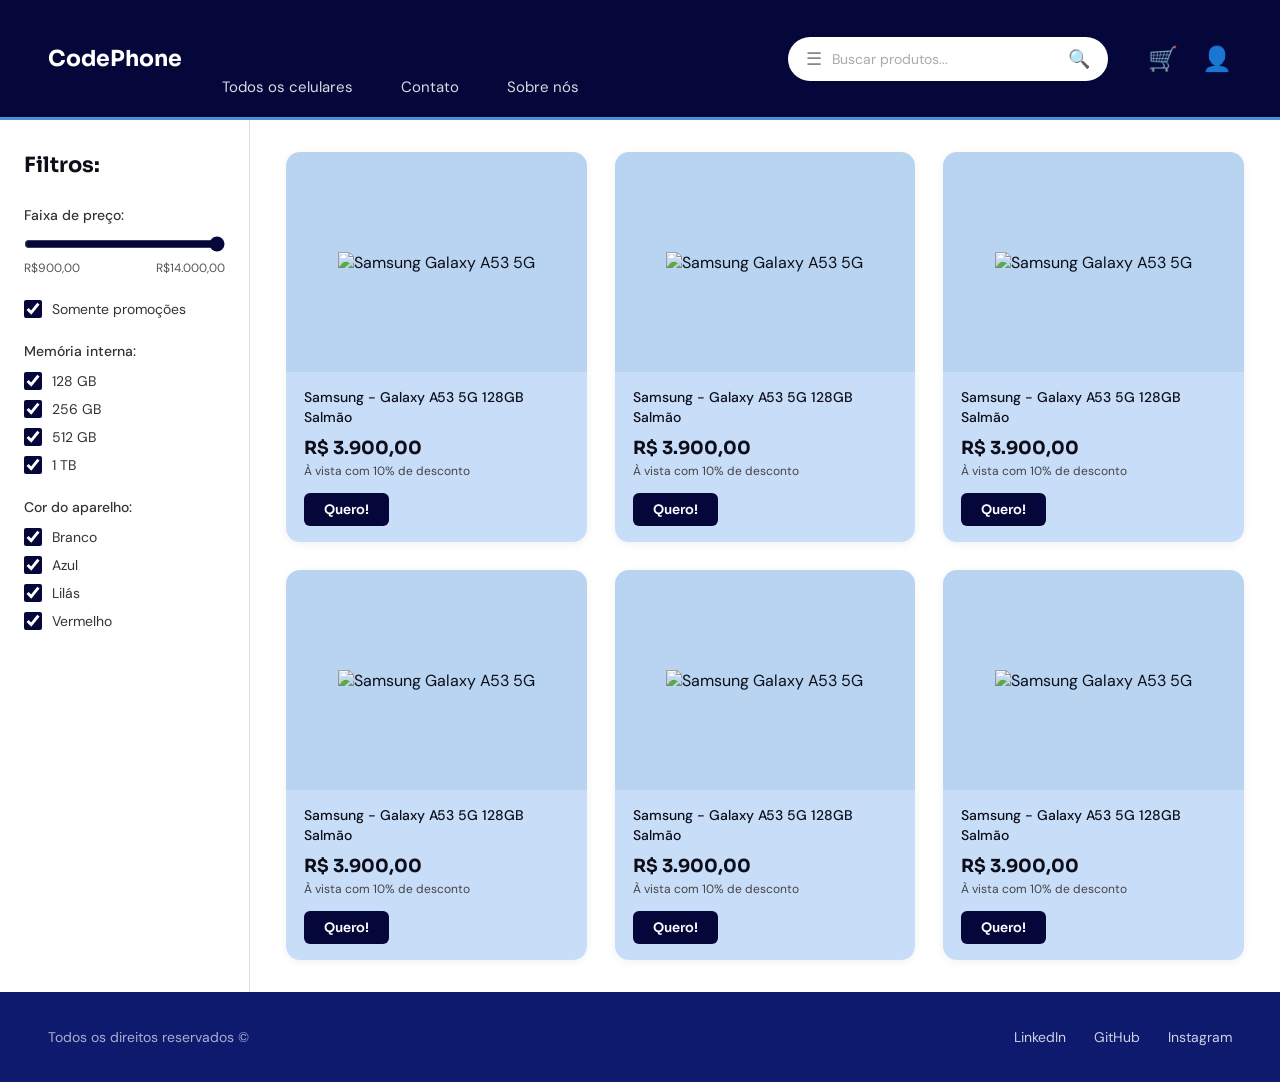
==== commit e0213122: "adicionando os emojis para facilitar" ====
--- a/busca.html
+++ b/busca.html
@@ -19,28 +19,14 @@
     </nav>
 
     <div class="barra-pesquisa">
-      <svg xmlns="http://www.w3.org/2000/svg" fill="none" viewBox="0 0 24 24" stroke="#888" stroke-width="2">
-        <path stroke-linecap="round" stroke-linejoin="round" d="M4 6h16M4 12h16M4 18h16"/>
-      </svg>
-      <input type="text" placeholder="Hinted search text"/>
-      <button class="icone-busca" aria-label="Buscar">
-        <svg xmlns="http://www.w3.org/2000/svg" fill="none" viewBox="0 0 24 24" stroke="#555" stroke-width="2" width="18" height="18">
-          <path stroke-linecap="round" stroke-linejoin="round" d="M21 21l-4.35-4.35M17 11A6 6 0 115 11a6 6 0 0112 0z"/>
-        </svg>
-      </button>
+      <span class="icone-menu">☰</span>
+      <input type="text" placeholder="Buscar produtos..."/>
+      <button class="icone-busca">🔍</button>
     </div>
 
     <div class="icones-nav">
-      <a href="carrinho.html" aria-label="Carrinho">
-        <svg xmlns="http://www.w3.org/2000/svg" fill="none" viewBox="0 0 24 24" stroke="currentColor" stroke-width="2">
-          <path stroke-linecap="round" stroke-linejoin="round" d="M3 3h2l.4 2M7 13h10l4-8H5.4M7 13l-1.6 8H19M7 13H5.4M10 21a1 1 0 100-2 1 1 0 000 2zm8 0a1 1 0 100-2 1 1 0 000 2z"/>
-        </svg>
-      </a>
-      <a href="index.html" aria-label="Perfil">
-        <svg xmlns="http://www.w3.org/2000/svg" fill="none" viewBox="0 0 24 24" stroke="currentColor" stroke-width="2">
-          <path stroke-linecap="round" stroke-linejoin="round" d="M5.121 17.804A8.966 8.966 0 0112 15c2.21 0 4.228.797 5.879 2.108M15 11a3 3 0 11-6 0 3 3 0 016 0zm6 1a9 9 0 11-18 0 9 9 0 0118 0z"/>
-        </svg>
-      </a>
+      <a href="carrinho.html" class="icone-carrinho">🛒</a>
+      <a href="index.html" class="icone-perfil">👤</a>
     </div>
   </header>
 
@@ -183,21 +169,9 @@
   <footer class="rodape">
     <span class="rodape-texto">Todos os direitos reservados ©</span>
     <div class="rodape-icones">
-      <a href="#" aria-label="LinkedIn">
-        <svg xmlns="http://www.w3.org/2000/svg" viewBox="0 0 24 24" fill="currentColor">
-          <path d="M6.94 5a2 2 0 11-4 0 2 2 0 014 0zM7 8.48H3V21h4V8.48zm6.32 0H9.34V21h3.94v-6.57c0-3.66 4.77-4 4.77 0V21H22v-7.93c0-6.17-7.06-5.94-8.72-2.91l.04-1.68z"/>
-        </svg>
-      </a>
-      <a href="#" aria-label="GitHub">
-        <svg xmlns="http://www.w3.org/2000/svg" viewBox="0 0 24 24" fill="currentColor">
-          <path d="M12 2C6.477 2 2 6.484 2 12.017c0 4.425 2.865 8.18 6.839 9.504.5.092.682-.217.682-.483 0-.237-.008-.868-.013-1.703-2.782.605-3.369-1.343-3.369-1.343-.454-1.158-1.11-1.466-1.11-1.466-.908-.62.069-.608.069-.608 1.003.07 1.531 1.032 1.531 1.032.892 1.53 2.341 1.088 2.91.832.092-.647.35-1.088.636-1.338-2.22-.253-4.555-1.113-4.555-4.951 0-1.093.39-1.988 1.029-2.688-.103-.253-.446-1.272.098-2.65 0 0 .84-.27 2.75 1.026A9.564 9.564 0 0112 6.844c.85.004 1.705.115 2.504.337 1.909-1.296 2.747-1.027 2.747-1.027.546 1.379.202 2.398.1 2.651.64.7 1.028 1.595 1.028 2.688 0 3.848-2.339 4.695-4.566 4.943.359.309.678.92.678 1.855 0 1.338-.012 2.419-.012 2.747 0 .268.18.58.688.482A10.019 10.019 0 0022 12.017C22 6.484 17.522 2 12 2z"/>
-        </svg>
-      </a>
-      <a href="#" aria-label="Instagram">
-        <svg xmlns="http://www.w3.org/2000/svg" viewBox="0 0 24 24" fill="currentColor">
-          <path d="M12 2.163c3.204 0 3.584.012 4.85.07 3.252.148 4.771 1.691 4.919 4.919.058 1.265.069 1.645.069 4.849 0 3.205-.012 3.584-.069 4.849-.149 3.225-1.664 4.771-4.919 4.919-1.266.058-1.644.07-4.85.07-3.204 0-3.584-.012-4.849-.07-3.26-.149-4.771-1.699-4.919-4.92-.058-1.265-.07-1.644-.07-4.849 0-3.204.013-3.583.07-4.849.149-3.227 1.664-4.771 4.919-4.919 1.266-.057 1.645-.069 4.849-.069zM12 0C8.741 0 8.333.014 7.053.072 2.695.272.273 2.69.073 7.052.014 8.333 0 8.741 0 12c0 3.259.014 3.668.072 4.948.2 4.358 2.618 6.78 6.98 6.98C8.333 23.986 8.741 24 12 24c3.259 0 3.668-.014 4.948-.072 4.354-.2 6.782-2.618 6.979-6.98.059-1.28.073-1.689.073-4.948 0-3.259-.014-3.667-.072-4.947-.196-4.354-2.617-6.78-6.979-6.98C15.668.014 15.259 0 12 0zm0 5.838a6.162 6.162 0 100 12.324 6.162 6.162 0 000-12.324zM12 16a4 4 0 110-8 4 4 0 010 8zm6.406-11.845a1.44 1.44 0 100 2.881 1.44 1.44 0 000-2.881z"/>
-        </svg>
-      </a>
+      <a href="#">LinkedIn</a>
+      <a href="#">GitHub</a>
+      <a href="#">Instagram</a>
     </div>
   </footer>
 
--- a/busca.css
+++ b/busca.css
@@ -61,36 +61,36 @@
   width: 320px;
 }
 
-.barra-pesquisa svg {
+.icone-menu {
+  font-size: 18px;
   color: #888;
-  width: 18px;
-  height: 18px;
   flex-shrink: 0;
-}
-
-.barra-pesquisa input {
-  border: none;
-  outline: none;
-  font-family: 'DM Sans', sans-serif;
-  font-size: 14px;
-  color: #333;
-  width: 100%;
-  background: transparent;
-}
-
-.barra-pesquisa input::placeholder {
-  color: #aaa;
 }
 
 .icone-busca {
   background: none;
   border: none;
   cursor: pointer;
+  font-size: 18px;
   color: #555;
   display: flex;
   align-items: center;
 }
 
+.barra-pesquisa input {
+  border: none;
+  outline: none;
+  font-family: 'DM Sans', sans-serif;
+  font-size: 14px;
+  color: #333;
+  width: 100%;
+  background: transparent;
+}
+
+.barra-pesquisa input::placeholder {
+  color: #aaa;
+}
+
 .icones-nav {
   display: flex;
   align-items: center;
@@ -103,15 +103,18 @@
   align-items: center;
   text-decoration: none;
   transition: opacity 0.2s;
+  font-size: 24px;
 }
 
 .icones-nav a:hover {
   opacity: 0.75;
 }
 
-.icones-nav svg {
-  width: 28px;
-  height: 28px;
+.icone-carrinho,
+.icone-perfil {
+  font-size: 24px;
+  text-decoration: none;
+  color: white;
 }
 
 .conteudo-principal {
@@ -289,8 +292,8 @@
 .rodape-icones a {
   color: rgba(255,255,255,0.8);
   text-decoration: none;
-  display: flex;
-  align-items: center;
+  font-family: 'DM Sans', sans-serif;
+  font-size: 14px;
   transition: color 0.2s;
 }
 
@@ -298,9 +301,4 @@
   color: #ffffff;
 }
 
-.rodape-icones svg {
-  width: 30px;
-  height: 30px;
-}
-
-
+
